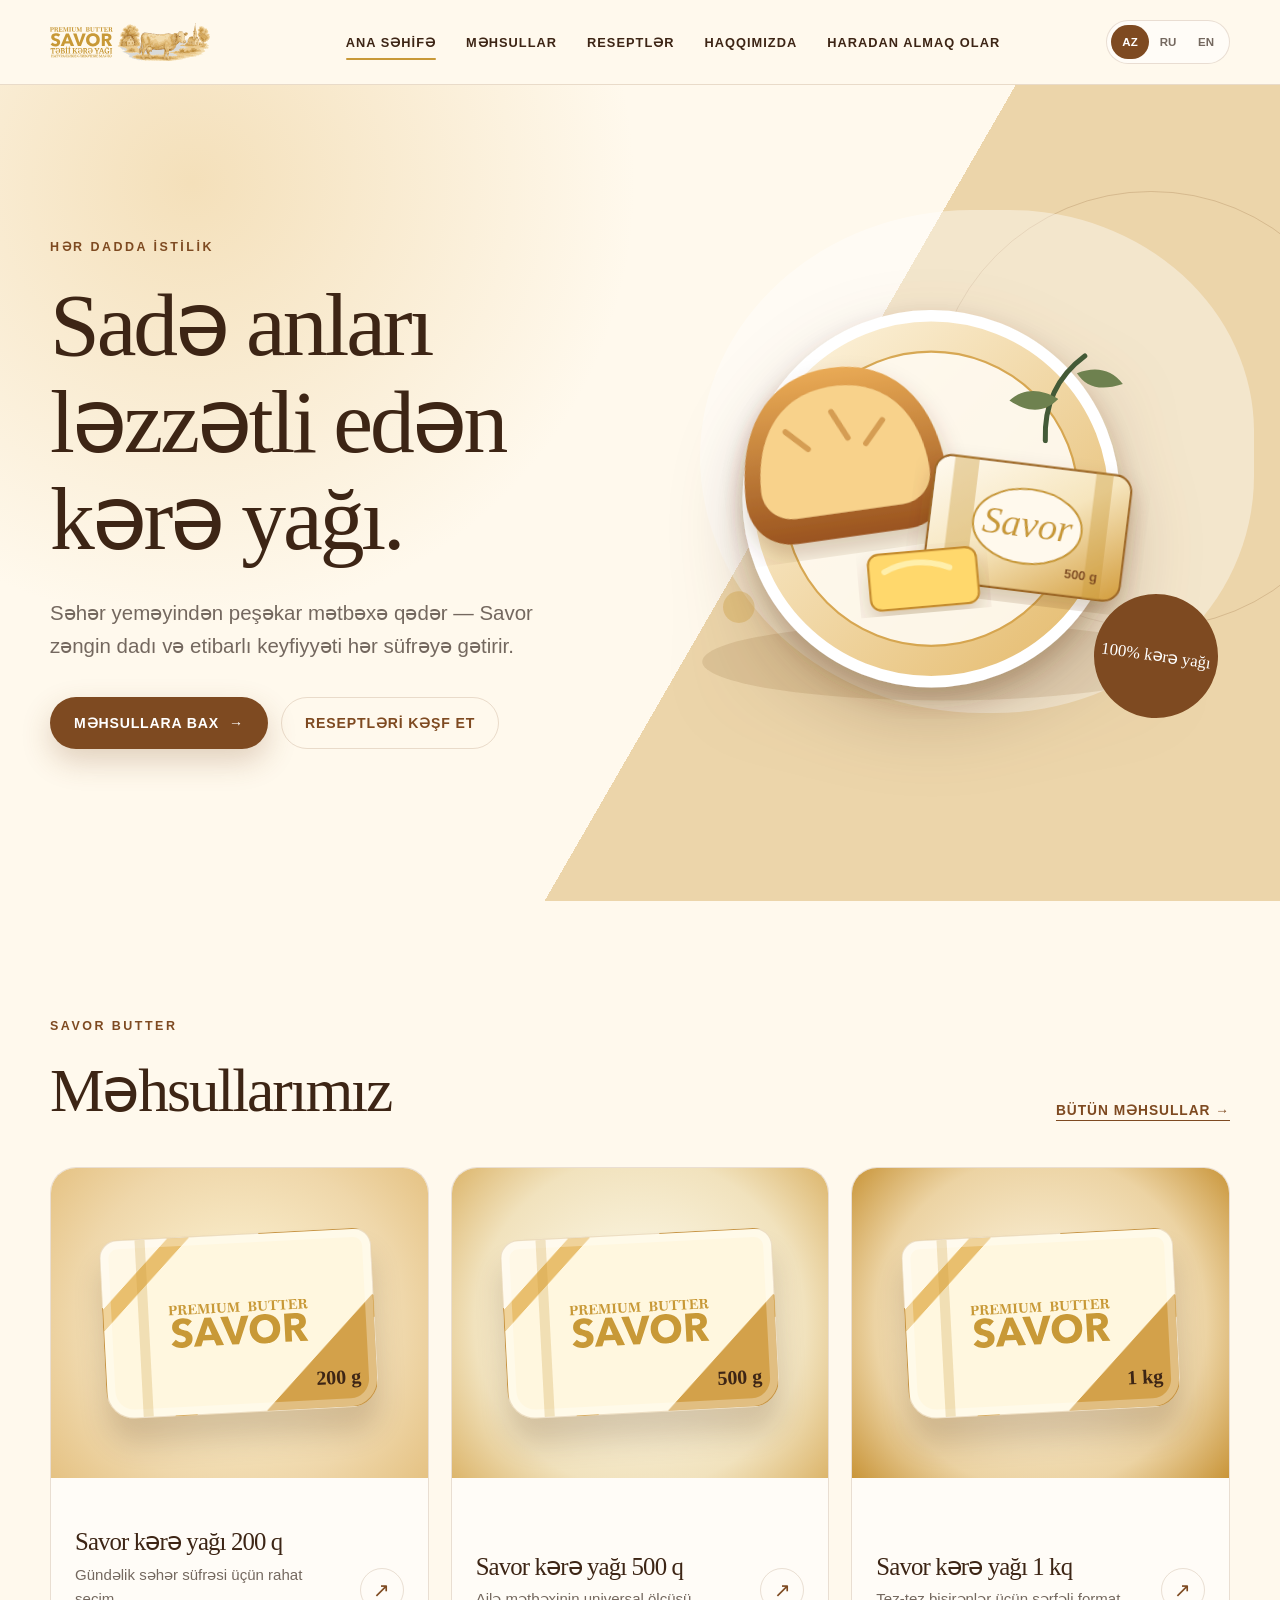
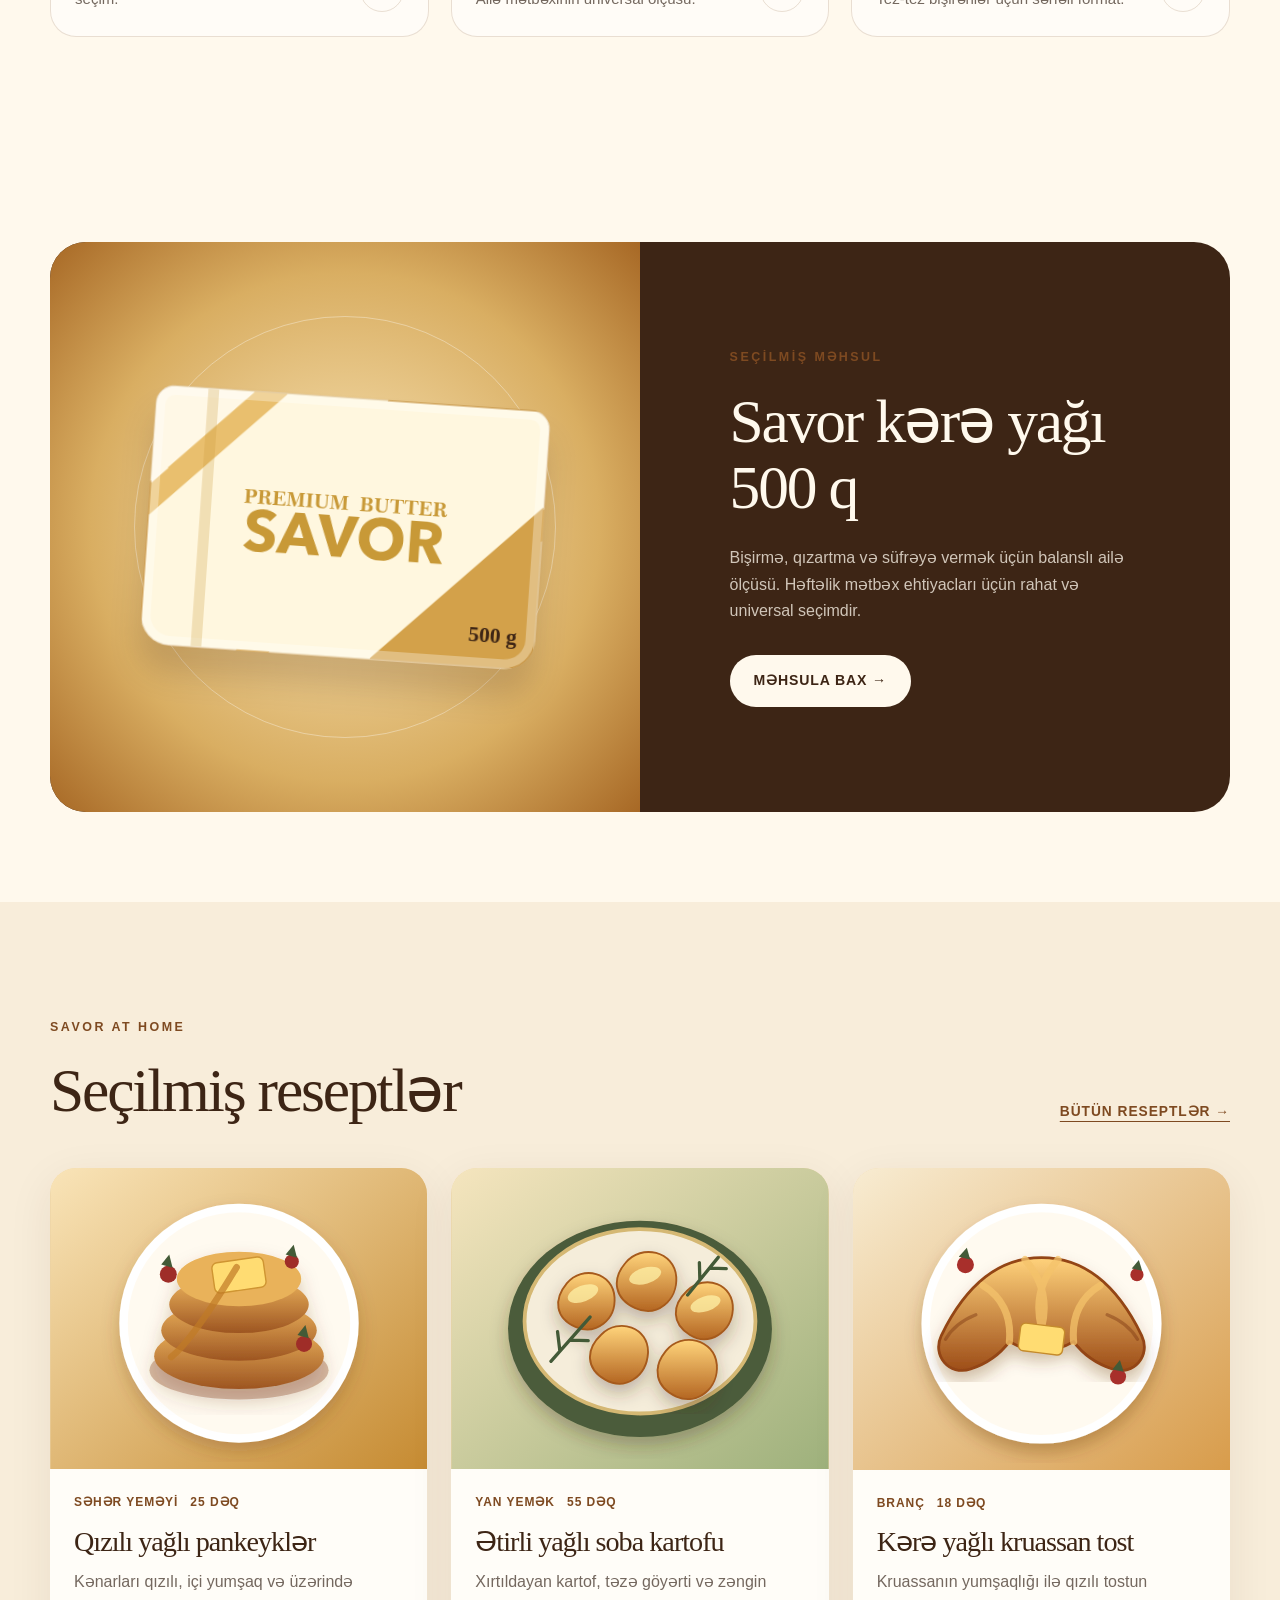
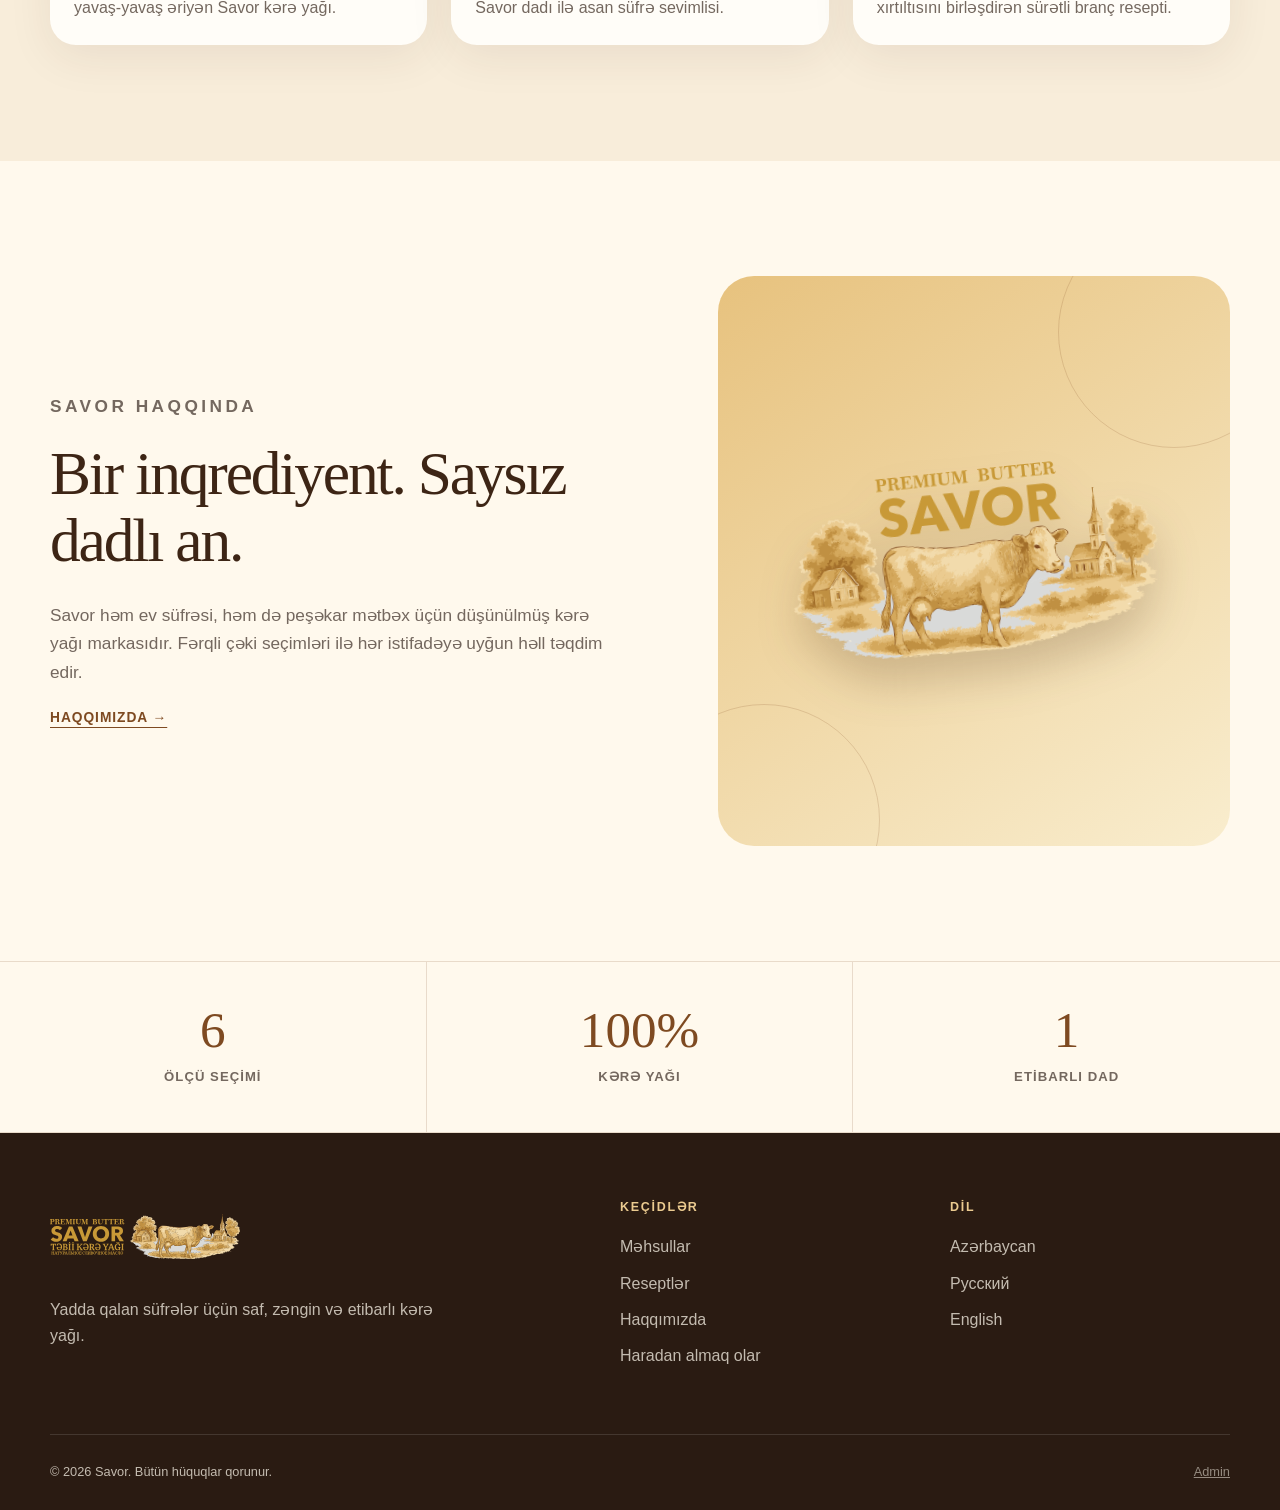
==== savor-site/index.html @ c21a121a "Add files via upload" ====
<!doctype html>
<html lang="az">
  <head>
    <meta charset="utf-8" />
    <meta name="viewport" content="width=device-width, initial-scale=1" />
    <meta name="theme-color" content="#7e4a21" />
    <meta name="description" content="Savor butter — made for memorable tables." />
    <title>Savor Butter</title>
    <link rel="icon" href="assets/savor-logo-main.svg" type="image/svg+xml" />
    <link rel="stylesheet" href="styles.css" />
    <script src="app.js" defer></script>
  </head>
  <body data-page="home">
    <a class="skip-link" href="#main">Skip to content</a>
    <div id="site-header"></div>
    <main id="main" tabindex="-1"></main>
    <div id="site-footer"></div>
  </body>
</html>
---- savor-site/styles.css ----
:root {
  --cream: #fff9ed;
  --cream-2: #f8edda;
  --paper: #fffdf8;
  --gold: #c89937;
  --gold-light: #ebcb90;
  --brown: #7e4a21;
  --brown-dark: #3d2515;
  --ink: #2f241c;
  --muted: #74685f;
  --line: rgba(126, 74, 33, 0.17);
  --green: #435a37;
  --white: #ffffff;
  --shadow: 0 22px 60px rgba(65, 39, 20, 0.12);
  --radius: 26px;
  --container: min(1180px, calc(100% - 40px));
}

* { box-sizing: border-box; }

html { scroll-behavior: smooth; }

body {
  margin: 0;
  min-width: 320px;
  background: var(--cream);
  color: var(--ink);
  font-family: "Segoe UI", Arial, sans-serif;
  font-size: 16px;
  line-height: 1.65;
  -webkit-font-smoothing: antialiased;
}

body.menu-open { overflow: hidden; }

img { display: block; max-width: 100%; }

a { color: inherit; }

button, input, select, textarea { font: inherit; }

button { color: inherit; }

h1, h2, h3, h4, p { margin-top: 0; }

h1, h2, h3 {
  color: var(--brown-dark);
  font-family: Georgia, "Times New Roman", serif;
  font-weight: 500;
  letter-spacing: -0.035em;
  line-height: 1.08;
}

h1 { font-size: clamp(3rem, 7vw, 6.5rem); }
h2 { font-size: clamp(2.25rem, 4.8vw, 4.5rem); }
h3 { font-size: clamp(1.35rem, 2.2vw, 2rem); }

.skip-link {
  position: fixed;
  z-index: 200;
  top: 12px;
  left: 12px;
  transform: translateY(-160%);
  padding: 10px 16px;
  border-radius: 12px;
  background: var(--brown-dark);
  color: white;
}

.skip-link:focus { transform: none; }

.container { width: var(--container); margin-inline: auto; }

.section { padding: clamp(74px, 9vw, 126px) 0; }

.section-compact { padding: clamp(54px, 7vw, 90px) 0; }

.section-cream { background: var(--cream-2); }

.section-dark { background: var(--brown-dark); color: var(--cream); }

.section-dark h2, .section-dark h3 { color: var(--cream); }

.eyebrow {
  margin-bottom: 20px;
  color: var(--brown);
  font-size: 0.78rem;
  font-weight: 800;
  letter-spacing: 0.2em;
  text-transform: uppercase;
}

.section-dark .eyebrow { color: var(--gold-light); }

.lead {
  max-width: 720px;
  color: var(--muted);
  font-size: clamp(1.05rem, 1.6vw, 1.32rem);
}

.section-dark .lead { color: rgba(255, 249, 237, 0.76); }

.button {
  display: inline-flex;
  min-height: 52px;
  align-items: center;
  justify-content: center;
  gap: 10px;
  padding: 12px 23px;
  border: 1px solid transparent;
  border-radius: 999px;
  font-size: 0.88rem;
  font-weight: 800;
  letter-spacing: 0.06em;
  text-decoration: none;
  text-transform: uppercase;
  transition: transform 180ms ease, background 180ms ease, box-shadow 180ms ease;
}

.button:hover { transform: translateY(-2px); }

.button:focus-visible, .text-link:focus-visible, .nav-link:focus-visible, .lang-button:focus-visible, .menu-button:focus-visible {
  outline: 3px solid rgba(200, 153, 55, 0.42);
  outline-offset: 3px;
}

.button-primary {
  background: var(--brown);
  color: white;
  box-shadow: 0 12px 30px rgba(126, 74, 33, 0.24);
}

.button-primary:hover { background: #683a18; }

.button-light { background: var(--cream); color: var(--brown-dark); }

.button-outline { border-color: var(--line); background: transparent; color: var(--brown); }

.button-wide { width: 100%; }

.text-link {
  display: inline-flex;
  align-items: center;
  gap: 8px;
  color: var(--brown);
  font-size: 0.86rem;
  font-weight: 800;
  letter-spacing: 0.07em;
  text-underline-offset: 5px;
  text-transform: uppercase;
}

.site-header {
  position: sticky;
  z-index: 100;
  top: 0;
  border-bottom: 1px solid var(--line);
  background: rgba(255, 249, 237, 0.92);
  backdrop-filter: blur(15px);
}

.header-inner {
  display: grid;
  width: var(--container);
  min-height: 84px;
  align-items: center;
  margin-inline: auto;
  grid-template-columns: 190px 1fr auto;
  gap: 28px;
}

.brand { display: inline-flex; width: 160px; align-items: center; }

.brand img { width: 100%; height: 44px; object-fit: contain; object-position: left center; }

.main-nav { justify-self: center; }

.nav-list { display: flex; align-items: center; margin: 0; padding: 0; gap: 30px; list-style: none; }

.nav-link {
  position: relative;
  color: var(--brown-dark);
  font-size: 0.8rem;
  font-weight: 800;
  letter-spacing: 0.08em;
  text-decoration: none;
  text-transform: uppercase;
}

.nav-link::after {
  position: absolute;
  right: 0;
  bottom: -10px;
  left: 0;
  height: 2px;
  border-radius: 2px;
  background: var(--gold);
  content: "";
  transform: scaleX(0);
  transition: transform 180ms ease;
}

.nav-link:hover::after, .nav-link.active::after { transform: scaleX(1); }

.header-actions { display: flex; align-items: center; gap: 12px; }

.language-switcher {
  display: inline-flex;
  padding: 4px;
  border: 1px solid var(--line);
  border-radius: 999px;
  background: rgba(255,255,255,0.55);
}

.lang-button {
  width: 38px;
  height: 34px;
  padding: 0;
  border: 0;
  border-radius: 999px;
  background: transparent;
  color: var(--muted);
  cursor: pointer;
  font-size: 0.72rem;
  font-weight: 800;
}

.lang-button.active { background: var(--brown); color: white; }

.menu-button {
  display: none;
  width: 44px;
  height: 44px;
  align-items: center;
  justify-content: center;
  border: 1px solid var(--line);
  border-radius: 50%;
  background: transparent;
  cursor: pointer;
}

.menu-icon, .menu-icon::before, .menu-icon::after {
  display: block;
  width: 18px;
  height: 2px;
  border-radius: 2px;
  background: var(--brown-dark);
  content: "";
  transition: transform 180ms ease;
}

.menu-icon::before { transform: translateY(-6px); }
.menu-icon::after { transform: translateY(4px); }

.hero {
  position: relative;
  min-height: calc(100vh - 84px);
  overflow: hidden;
  background:
    radial-gradient(circle at 15% 12%, rgba(235,203,144,.55), transparent 34%),
    linear-gradient(120deg, var(--cream) 0 58%, #ecd5aa 58% 100%);
}

.hero::after {
  position: absolute;
  top: 13%;
  right: -7vw;
  width: min(34vw, 500px);
  height: min(34vw, 500px);
  border: 1px solid rgba(126, 74, 33, 0.2);
  border-radius: 50%;
  content: "";
}

.hero-inner {
  position: relative;
  z-index: 1;
  display: grid;
  width: var(--container);
  min-height: calc(100vh - 84px);
  align-items: center;
  margin-inline: auto;
  grid-template-columns: 0.92fr 1.08fr;
  gap: clamp(40px, 7vw, 100px);
  padding: 74px 0;
}

.hero-copy { max-width: 600px; }

.hero h1 { max-width: 760px; margin-bottom: 28px; }

.hero-copy .lead { max-width: 570px; margin-bottom: 34px; }

.hero-actions { display: flex; flex-wrap: wrap; gap: 13px; }

.hero-visual { position: relative; }

.hero-visual::before {
  position: absolute;
  z-index: -1;
  inset: -8% -4% 5% 10%;
  border-radius: 50% 45% 48% 52%;
  background: rgba(255,255,255,.4);
  content: "";
}

.hero-visual img { width: 100%; max-height: 630px; object-fit: contain; filter: drop-shadow(0 30px 35px rgba(75,42,18,.2)); }

.hero-stamp {
  position: absolute;
  right: 2%;
  bottom: 4%;
  display: grid;
  width: 124px;
  height: 124px;
  place-items: center;
  border-radius: 50%;
  background: var(--brown);
  color: white;
  font-family: Georgia, serif;
  font-size: 1.05rem;
  line-height: 1.2;
  text-align: center;
  transform: rotate(8deg);
}

.section-heading {
  display: flex;
  align-items: end;
  justify-content: space-between;
  margin-bottom: 44px;
  gap: 30px;
}

.section-heading h2 { max-width: 760px; margin-bottom: 0; }

.product-grid {
  display: grid;
  grid-template-columns: repeat(3, minmax(0, 1fr));
  gap: 22px;
}

.product-card {
  position: relative;
  display: flex;
  min-height: 470px;
  flex-direction: column;
  overflow: hidden;
  border: 1px solid var(--line);
  border-radius: var(--radius);
  background: rgba(255,255,255,.55);
  text-decoration: none;
  transition: transform 200ms ease, box-shadow 200ms ease, background 200ms ease;
}

.product-card:hover { transform: translateY(-6px); background: white; box-shadow: var(--shadow); }

.product-media {
  display: grid;
  min-height: 310px;
  place-items: center;
  padding: 30px;
  background: radial-gradient(circle, #fff8dc 0, #efd7aa 68%, #e5c283 100%);
}

.product-card:nth-child(3n+2) .product-media { background: radial-gradient(circle, #fffdf0 0, #f1e2bd 68%, #dcb56b 100%); }
.product-card:nth-child(3n+3) .product-media { background: radial-gradient(circle, #fff9e8 0, #ecd3a3 68%, #c99539 100%); }

.product-card-image { width: 100%; height: 260px; object-fit: contain; }

.package-mockup {
  position: relative;
  display: grid;
  width: min(86%, 290px);
  aspect-ratio: 1.52;
  place-items: center;
  overflow: hidden;
  border: 1px solid rgba(126,74,33,.15);
  border-radius: 18px 18px 28px 28px;
  background: linear-gradient(135deg, #fff8e6 0 15%, #e9bf6e 15% 20%, #fff7df 20% 75%, #d3a14a 75%);
  box-shadow: 0 25px 28px rgba(86,52,20,.2), inset 0 0 0 8px rgba(255,255,255,.3);
  transform: rotate(-3deg);
}

.package-mockup::before {
  position: absolute;
  top: 0;
  bottom: 0;
  left: 13%;
  width: 10px;
  background: rgba(200,153,55,.25);
  content: "";
}

.package-mockup img { width: 52%; max-height: 82px; object-fit: contain; }

.package-weight {
  position: absolute;
  right: 16px;
  bottom: 13px;
  color: var(--brown-dark);
  font-family: Georgia, serif;
  font-size: 1.25rem;
  font-weight: 700;
}

.product-card-body { display: flex; flex: 1; align-items: flex-end; justify-content: space-between; padding: 24px; gap: 18px; }
.product-card-body h3 { margin-bottom: 7px; font-size: 1.55rem; }
.product-card-body p { margin-bottom: 0; color: var(--muted); font-size: .94rem; }
.round-arrow { display: grid; width: 44px; height: 44px; flex: 0 0 44px; place-items: center; border: 1px solid var(--line); border-radius: 50%; color: var(--brown); font-size: 1.25rem; }

.feature-panel {
  display: grid;
  overflow: hidden;
  border-radius: 36px;
  background: var(--brown-dark);
  color: var(--cream);
  grid-template-columns: 1fr 1fr;
}

.feature-visual {
  position: relative;
  display: grid;
  min-height: 570px;
  place-items: center;
  overflow: hidden;
  background: radial-gradient(circle, #f9e5b8 0, #d9ae62 62%, #a76825 100%);
}

.feature-visual::after {
  position: absolute;
  width: 420px;
  height: 420px;
  border: 1px solid rgba(255,255,255,.35);
  border-radius: 50%;
  content: "";
}

.feature-visual .package-mockup { z-index: 1; width: 62%; transform: rotate(4deg) scale(1.08); }

.feature-copy { display: flex; align-items: center; padding: clamp(44px, 7vw, 90px); }
.feature-copy h2 { margin-bottom: 25px; color: var(--cream); }
.feature-copy p:not(.eyebrow) { margin-bottom: 30px; color: rgba(255,249,237,.76); }

.recipe-grid { display: grid; grid-template-columns: repeat(3, minmax(0, 1fr)); gap: 24px; }

.recipe-card { overflow: hidden; border-radius: var(--radius); background: var(--paper); box-shadow: 0 12px 45px rgba(65,39,20,.08); text-decoration: none; transition: transform 200ms ease, box-shadow 200ms ease; }
.recipe-card:hover { transform: translateY(-5px); box-shadow: var(--shadow); }
.recipe-card img { width: 100%; aspect-ratio: 1.25; object-fit: cover; background: #ead1a4; }
.recipe-card-body { padding: 24px; }
.recipe-meta { display: flex; margin-bottom: 14px; color: var(--brown); gap: 12px; font-size: .75rem; font-weight: 800; letter-spacing: .08em; text-transform: uppercase; }
.recipe-card h3 { margin-bottom: 11px; }
.recipe-card p { margin-bottom: 0; color: var(--muted); }

.story-strip { display: grid; border-top: 1px solid var(--line); border-bottom: 1px solid var(--line); grid-template-columns: repeat(3, 1fr); }
.story-stat { padding: 42px clamp(24px,4vw,60px); border-right: 1px solid var(--line); text-align: center; }
.story-stat:last-child { border-right: 0; }
.story-stat strong { display: block; margin-bottom: 8px; color: var(--brown); font-family: Georgia, serif; font-size: clamp(2.2rem,4vw,4rem); font-weight: 500; line-height: 1; }
.story-stat span { color: var(--muted); font-size: .82rem; font-weight: 700; letter-spacing: .08em; text-transform: uppercase; }

.page-hero { position: relative; overflow: hidden; padding: clamp(90px,12vw,170px) 0 80px; background: radial-gradient(circle at 80% 20%, #efd6a3, transparent 38%), var(--cream-2); }
.page-hero::before { position: absolute; top: 30px; right: 6vw; width: 250px; height: 250px; border: 1px solid var(--line); border-radius: 50%; content: ""; }
.page-hero h1 { max-width: 920px; margin-bottom: 24px; font-size: clamp(3.2rem,8vw,7.5rem); }
.page-hero .lead { max-width: 760px; }

.toolbar { display: flex; align-items: center; justify-content: space-between; margin-bottom: 32px; gap: 16px; }
.result-count { margin: 0; color: var(--muted); }

.detail-hero { padding: clamp(60px,8vw,110px) 0; }
.detail-grid { display: grid; align-items: center; grid-template-columns: 1fr 1fr; gap: clamp(42px,8vw,110px); }
.detail-media { display: grid; min-height: 560px; place-items: center; border-radius: 36px; background: radial-gradient(circle, #fff8df, #e5bc70); }
.detail-media .package-mockup { width: 70%; transform: rotate(-3deg) scale(1.15); }
.detail-media > img { width: 100%; height: 560px; border-radius: 36px; object-fit: cover; }
.detail-copy h1 { margin-bottom: 22px; font-size: clamp(3.2rem,6vw,6.2rem); }
.detail-copy .lead { margin-bottom: 28px; }
.detail-facts { display: grid; margin: 34px 0; border-top: 1px solid var(--line); border-bottom: 1px solid var(--line); grid-template-columns: repeat(2,1fr); }
.detail-fact { padding: 19px 0; }
.detail-fact + .detail-fact { padding-left: 24px; border-left: 1px solid var(--line); }
.detail-fact span { display: block; color: var(--muted); font-size: .72rem; font-weight: 800; letter-spacing: .1em; text-transform: uppercase; }
.detail-fact strong { color: var(--brown-dark); font-family: Georgia, serif; font-size: 1.35rem; }

.recipe-detail-media { margin-top: 44px; }
.recipe-detail-media img { width: 100%; max-height: 680px; border-radius: 36px; object-fit: cover; }
.recipe-content-grid { display: grid; grid-template-columns: .72fr 1.28fr; gap: clamp(40px,8vw,100px); }
.ingredient-card { position: sticky; top: 112px; padding: 32px; border: 1px solid var(--line); border-radius: var(--radius); background: var(--paper); }
.ingredient-list, .step-list { margin: 0; padding: 0; list-style: none; }
.ingredient-list li { padding: 13px 0; border-bottom: 1px solid var(--line); }
.ingredient-list li:last-child { border-bottom: 0; }
.step-list { counter-reset: steps; }
.step-list li { position: relative; min-height: 72px; padding: 5px 0 30px 76px; counter-increment: steps; }
.step-list li::before { position: absolute; top: 0; left: 0; display: grid; width: 52px; height: 52px; place-items: center; border-radius: 50%; background: var(--cream-2); color: var(--brown); content: counter(steps); font-family: Georgia, serif; font-size: 1.3rem; }

.about-grid { display: grid; align-items: center; grid-template-columns: 1.05fr .95fr; gap: clamp(45px,8vw,110px); }
.about-copy h2 { margin-bottom: 28px; }
.about-copy p { color: var(--muted); font-size: 1.08rem; }
.about-art { position: relative; min-height: 570px; overflow: hidden; border-radius: 36px; background: linear-gradient(145deg, #e7c27e, #f9edce); }
.about-art img { position: absolute; top: 50%; left: 50%; width: 72%; transform: translate(-50%,-50%) rotate(-6deg); filter: drop-shadow(0 25px 22px rgba(79,45,17,.22)); }
.about-art::before, .about-art::after { position: absolute; width: 230px; height: 230px; border: 1px solid rgba(126,74,33,.18); border-radius: 50%; content: ""; }
.about-art::before { top: -60px; right: -60px; }
.about-art::after { bottom: -90px; left: -70px; }

.values-grid { display: grid; grid-template-columns: repeat(3,1fr); gap: 22px; }
.value-card { padding: 34px; border: 1px solid var(--line); border-radius: var(--radius); background: var(--paper); }
.value-number { display: grid; width: 48px; height: 48px; margin-bottom: 38px; place-items: center; border-radius: 50%; background: var(--gold-light); color: var(--brown-dark); font-family: Georgia, serif; font-size: 1.2rem; }
.value-card h3 { margin-bottom: 12px; }
.value-card p { margin: 0; color: var(--muted); }

.buy-grid { display: grid; grid-template-columns: 1fr 1fr; gap: 24px; }
.buy-card { padding: clamp(32px,5vw,56px); border-radius: var(--radius); }
.buy-card-dark { background: var(--brown-dark); color: var(--cream); }
.buy-card-dark h2 { color: var(--cream); }
.buy-card-dark p { color: rgba(255,249,237,.76); }
.buy-card-light { border: 1px solid var(--line); background: var(--paper); }
.contact-list { margin: 30px 0 0; padding: 0; list-style: none; }
.contact-list li { display: flex; justify-content: space-between; padding: 15px 0; border-bottom: 1px solid rgba(255,255,255,.14); gap: 20px; }
.contact-list span { color: rgba(255,249,237,.62); }
.empty-state { padding: 42px; border: 1px dashed rgba(126,74,33,.35); border-radius: 20px; color: var(--muted); text-align: center; }

.error-state { display: grid; min-height: 60vh; place-items: center; padding: 70px 20px; text-align: center; }
.error-state h1 { margin-bottom: 18px; }

.site-footer { padding: 68px 0 28px; background: #2a1b12; color: rgba(255,249,237,.72); }
.footer-top { display: grid; padding-bottom: 54px; border-bottom: 1px solid rgba(255,255,255,.12); grid-template-columns: 1.3fr .7fr .7fr; gap: 50px; }
.footer-brand img { width: 190px; height: 72px; margin-bottom: 24px; object-fit: contain; object-position: left center; }
.footer-brand p { max-width: 420px; }
.footer-column h3 { margin-bottom: 20px; color: var(--gold-light); font-family: "Segoe UI", Arial, sans-serif; font-size: .78rem; font-weight: 800; letter-spacing: .14em; text-transform: uppercase; }
.footer-links { margin: 0; padding: 0; list-style: none; }
.footer-links li { margin-bottom: 10px; }
.footer-links a { text-decoration: none; }
.footer-links a:hover { color: white; }
.footer-bottom { display: flex; align-items: center; justify-content: space-between; padding-top: 26px; gap: 20px; font-size: .8rem; }
.admin-link { opacity: .7; }

.admin-page { min-height: 100vh; background: radial-gradient(circle at 20% 10%, #f7e6bf, transparent 35%), linear-gradient(135deg, var(--cream), #e5c17e); }
.admin-shell { display: grid; min-height: 100vh; place-items: center; padding: 34px 20px; }
.admin-card { width: min(100%, 610px); padding: clamp(34px,7vw,66px); border: 1px solid rgba(255,255,255,.7); border-radius: 34px; background: rgba(255,253,248,.9); box-shadow: var(--shadow); backdrop-filter: blur(18px); }
.admin-logo { width: 180px; height: 70px; margin-bottom: 38px; object-fit: contain; object-position: left center; }
.admin-card h1 { margin-bottom: 22px; font-size: clamp(2.5rem,6vw,4.3rem); }
.admin-card > p:not(.eyebrow) { color: var(--muted); }
.admin-notes { margin: 26px 0; padding: 22px; border-radius: 18px; background: var(--cream-2); }
.admin-notes ol { margin-bottom: 0; padding-left: 20px; }

.fade-up { animation: fadeUp .55s ease both; }
@keyframes fadeUp { from { opacity: 0; transform: translateY(18px); } to { opacity: 1; transform: none; } }

@media (max-width: 1040px) {
  .header-inner { grid-template-columns: 1fr auto; }
  .main-nav { position: absolute; top: 100%; right: 0; left: 0; display: none; width: 100%; min-height: calc(100vh - 84px); justify-self: stretch; overflow-y: auto; padding: 46px 24px; background: var(--cream); box-shadow: 0 24px 50px rgba(65,39,20,.14); }
  .main-nav.open { display: block; }
  .nav-list { flex-direction: column; align-items: flex-start; gap: 26px; }
  .nav-link { font-family: Georgia, serif; font-size: 1.85rem; font-weight: 500; letter-spacing: -.02em; text-transform: none; }
  .menu-button { display: inline-flex; }
  .hero-inner { grid-template-columns: 1fr 1fr; gap: 30px; }
  .product-grid { grid-template-columns: repeat(2,1fr); }
  .recipe-grid { grid-template-columns: repeat(2,1fr); }
}

@media (max-width: 760px) {
  :root { --container: min(100% - 28px, 1180px); --radius: 22px; }
  .header-inner { min-height: 74px; }
  .brand { width: 130px; }
  .brand img { height: 38px; }
  .main-nav { min-height: calc(100vh - 74px); }
  .hero { min-height: auto; background: radial-gradient(circle at 20% 12%, rgba(235,203,144,.65), transparent 34%), var(--cream); }
  .hero-inner { min-height: auto; grid-template-columns: 1fr; padding: 70px 0 44px; }
  .hero-copy { order: 1; }
  .hero-visual { order: 2; }
  .hero-visual img { max-height: 430px; }
  .hero-stamp { width: 98px; height: 98px; font-size: .85rem; }
  .section-heading { align-items: flex-start; flex-direction: column; margin-bottom: 34px; }
  .product-grid, .recipe-grid, .values-grid, .buy-grid { grid-template-columns: 1fr; }
  .product-card { min-height: 430px; }
  .feature-panel { grid-template-columns: 1fr; }
  .feature-visual { min-height: 390px; }
  .feature-copy { padding: 42px 28px 48px; }
  .story-strip { grid-template-columns: 1fr; }
  .story-stat { border-right: 0; border-bottom: 1px solid var(--line); }
  .story-stat:last-child { border-bottom: 0; }
  .page-hero { padding-top: 80px; }
  .detail-grid, .about-grid, .recipe-content-grid { grid-template-columns: 1fr; }
  .detail-media { min-height: 410px; }
  .detail-media > img { height: 410px; }
  .recipe-detail-media img { min-height: 360px; }
  .ingredient-card { position: static; }
  .about-art { min-height: 410px; }
  .footer-top { grid-template-columns: 1fr 1fr; }
  .footer-brand { grid-column: 1 / -1; }
  .footer-bottom { align-items: flex-start; flex-direction: column; }
}

@media (max-width: 470px) {
  .language-switcher { position: absolute; top: 82px; right: 14px; box-shadow: 0 8px 25px rgba(65,39,20,.12); }
  .hero-actions .button { width: 100%; }
  .product-grid { gap: 16px; }
  .product-media { min-height: 270px; }
  .footer-top { grid-template-columns: 1fr; }
  .footer-brand { grid-column: auto; }
  .detail-facts { grid-template-columns: 1fr; }
  .detail-fact + .detail-fact { padding-left: 0; border-top: 1px solid var(--line); border-left: 0; }
}

@media (prefers-reduced-motion: reduce) {
  html { scroll-behavior: auto; }
  *, *::before, *::after { animation-duration: .01ms !important; animation-iteration-count: 1 !important; transition-duration: .01ms !important; }
}
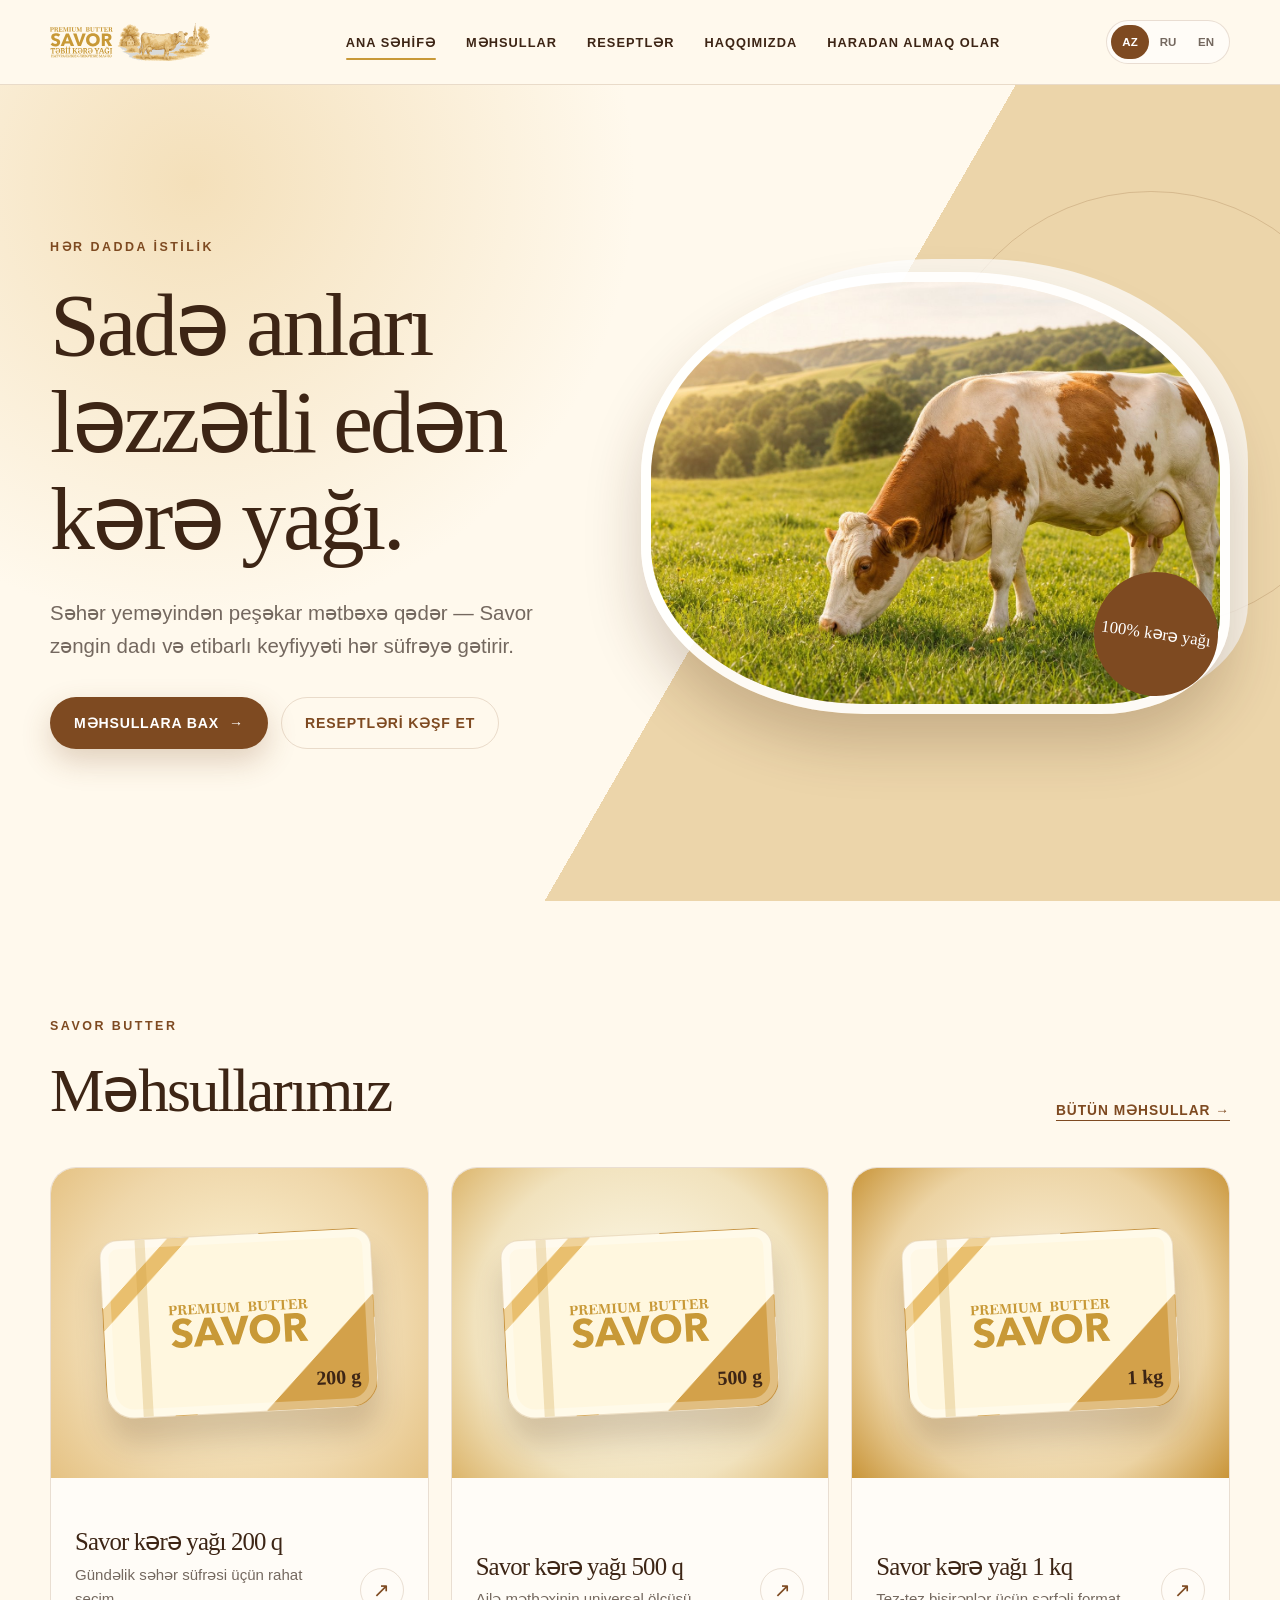
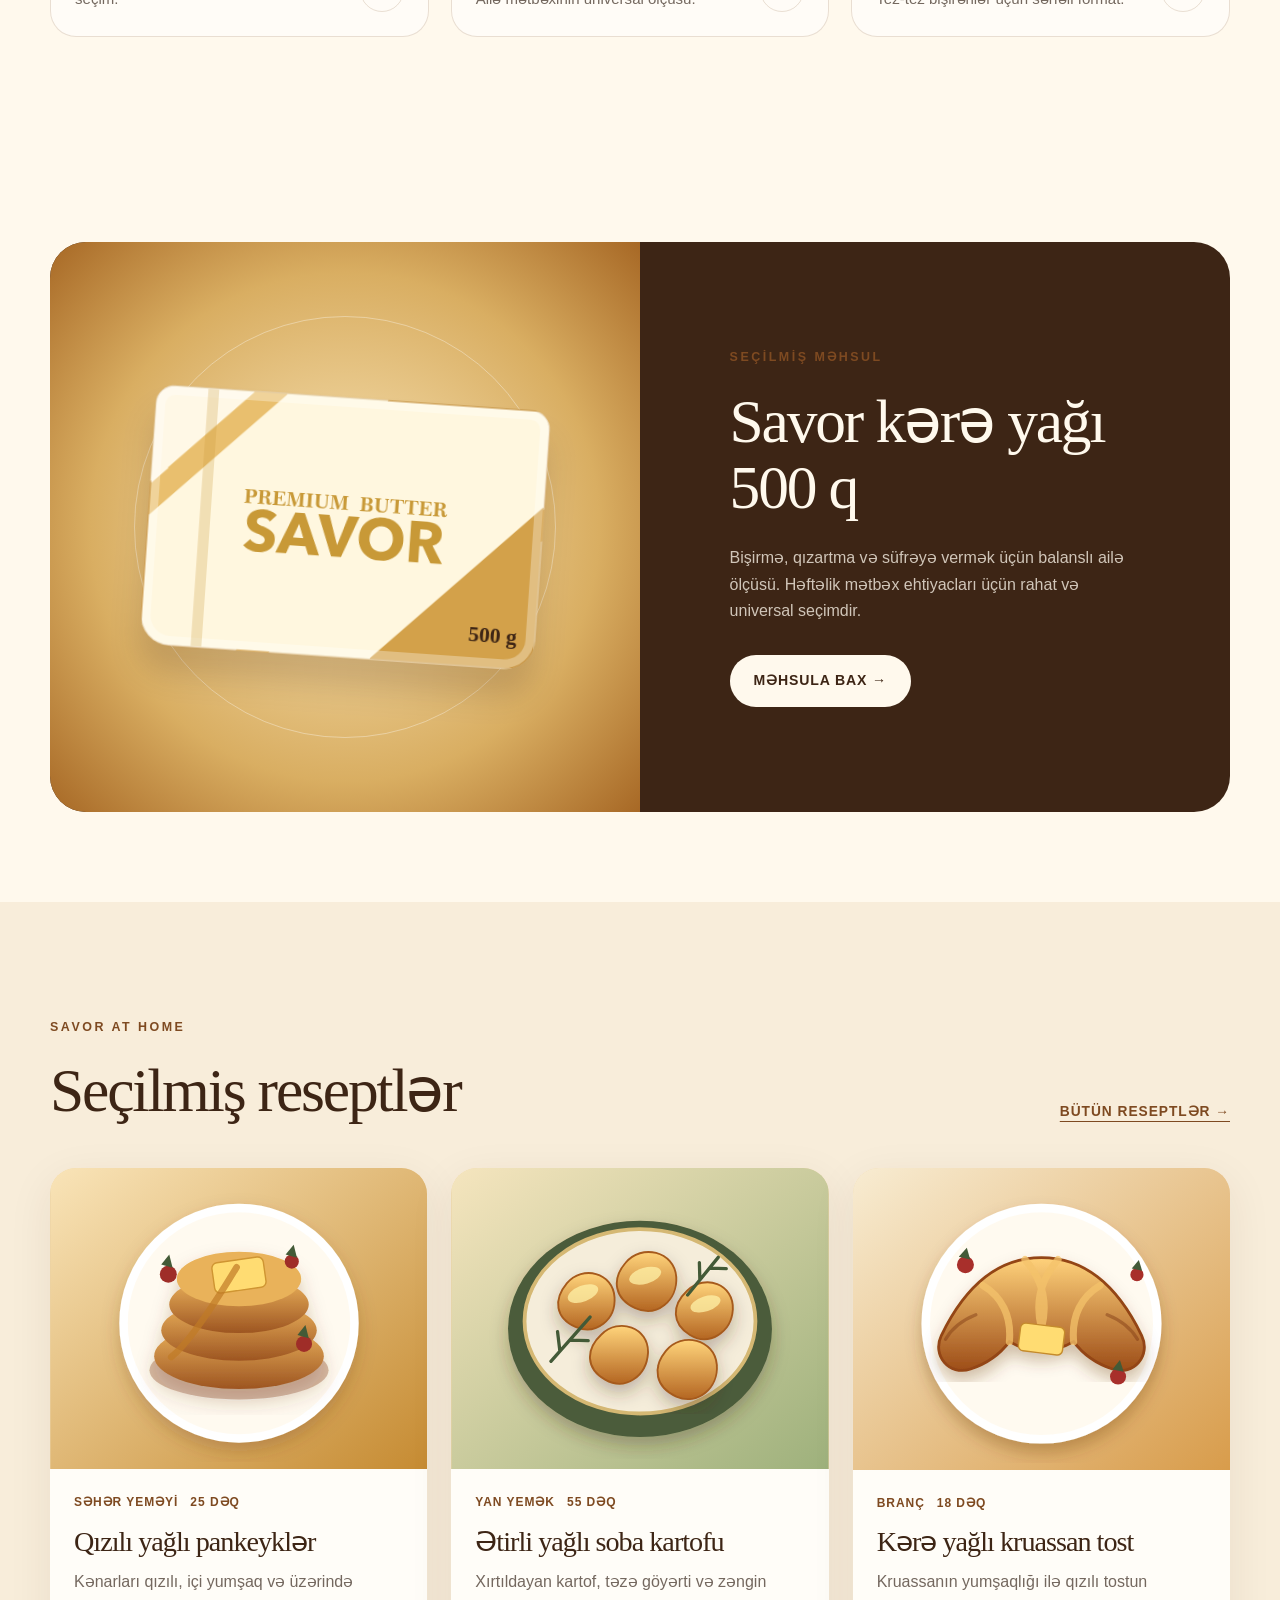
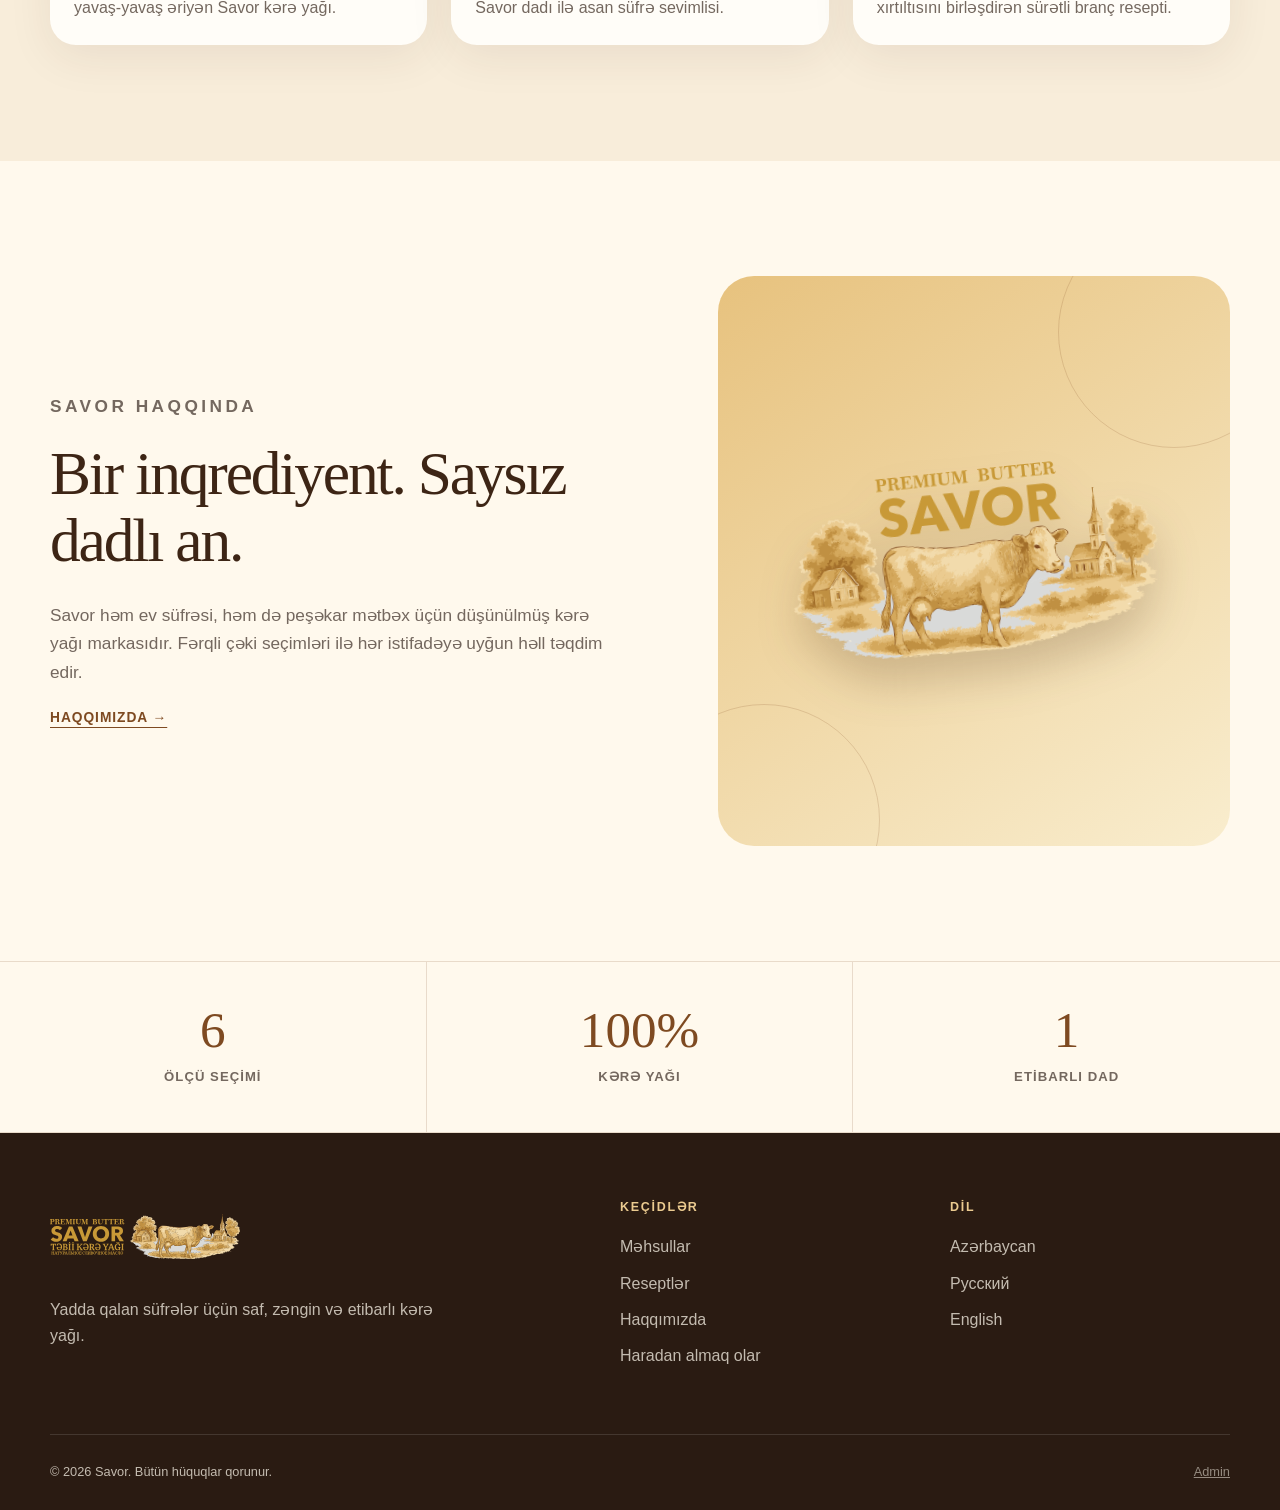
==== commit ea26410a: "Bust homepage asset cache" ====
--- a/savor-site/index.html
+++ b/savor-site/index.html
@@ -7,8 +7,8 @@
     <meta name="description" content="Savor butter — made for memorable tables." />
     <title>Savor Butter</title>
     <link rel="icon" href="assets/savor-logo-main.svg" type="image/svg+xml" />
-    <link rel="stylesheet" href="styles.css" />
-    <script src="app.js" defer></script>
+    <link rel="stylesheet" href="styles.css?v=2" />
+    <script src="app.js?v=2" defer></script>
   </head>
   <body data-page="home">
     <a class="skip-link" href="#main">Skip to content</a>
--- a/savor-site/styles.css
+++ b/savor-site/styles.css
@@ -293,18 +293,31 @@
 
 .hero-actions { display: flex; flex-wrap: wrap; gap: 13px; }
 
-.hero-visual { position: relative; }
+.hero-visual {
+  position: relative;
+  isolation: isolate;
+}
 
 .hero-visual::before {
   position: absolute;
   z-index: -1;
-  inset: -8% -4% 5% 10%;
-  border-radius: 50% 45% 48% 52%;
-  background: rgba(255,255,255,.4);
+  inset: -3% -3% 3% 4%;
+  border-radius: 46% 46% 22% 38%;
+  background: rgba(255,255,255,.72);
   content: "";
 }
 
-.hero-visual img { width: 100%; max-height: 630px; object-fit: contain; filter: drop-shadow(0 30px 35px rgba(75,42,18,.2)); }
+.hero-visual img {
+  display: block;
+  width: 100%;
+  max-height: 630px;
+  aspect-ratio: 4 / 3;
+  border: 10px solid rgba(255,255,255,.88);
+  border-radius: 46% 46% 22% 38%;
+  object-fit: cover;
+  object-position: 57% center;
+  box-shadow: 0 30px 55px rgba(75,42,18,.22);
+}
 
 .hero-stamp {
   position: absolute;
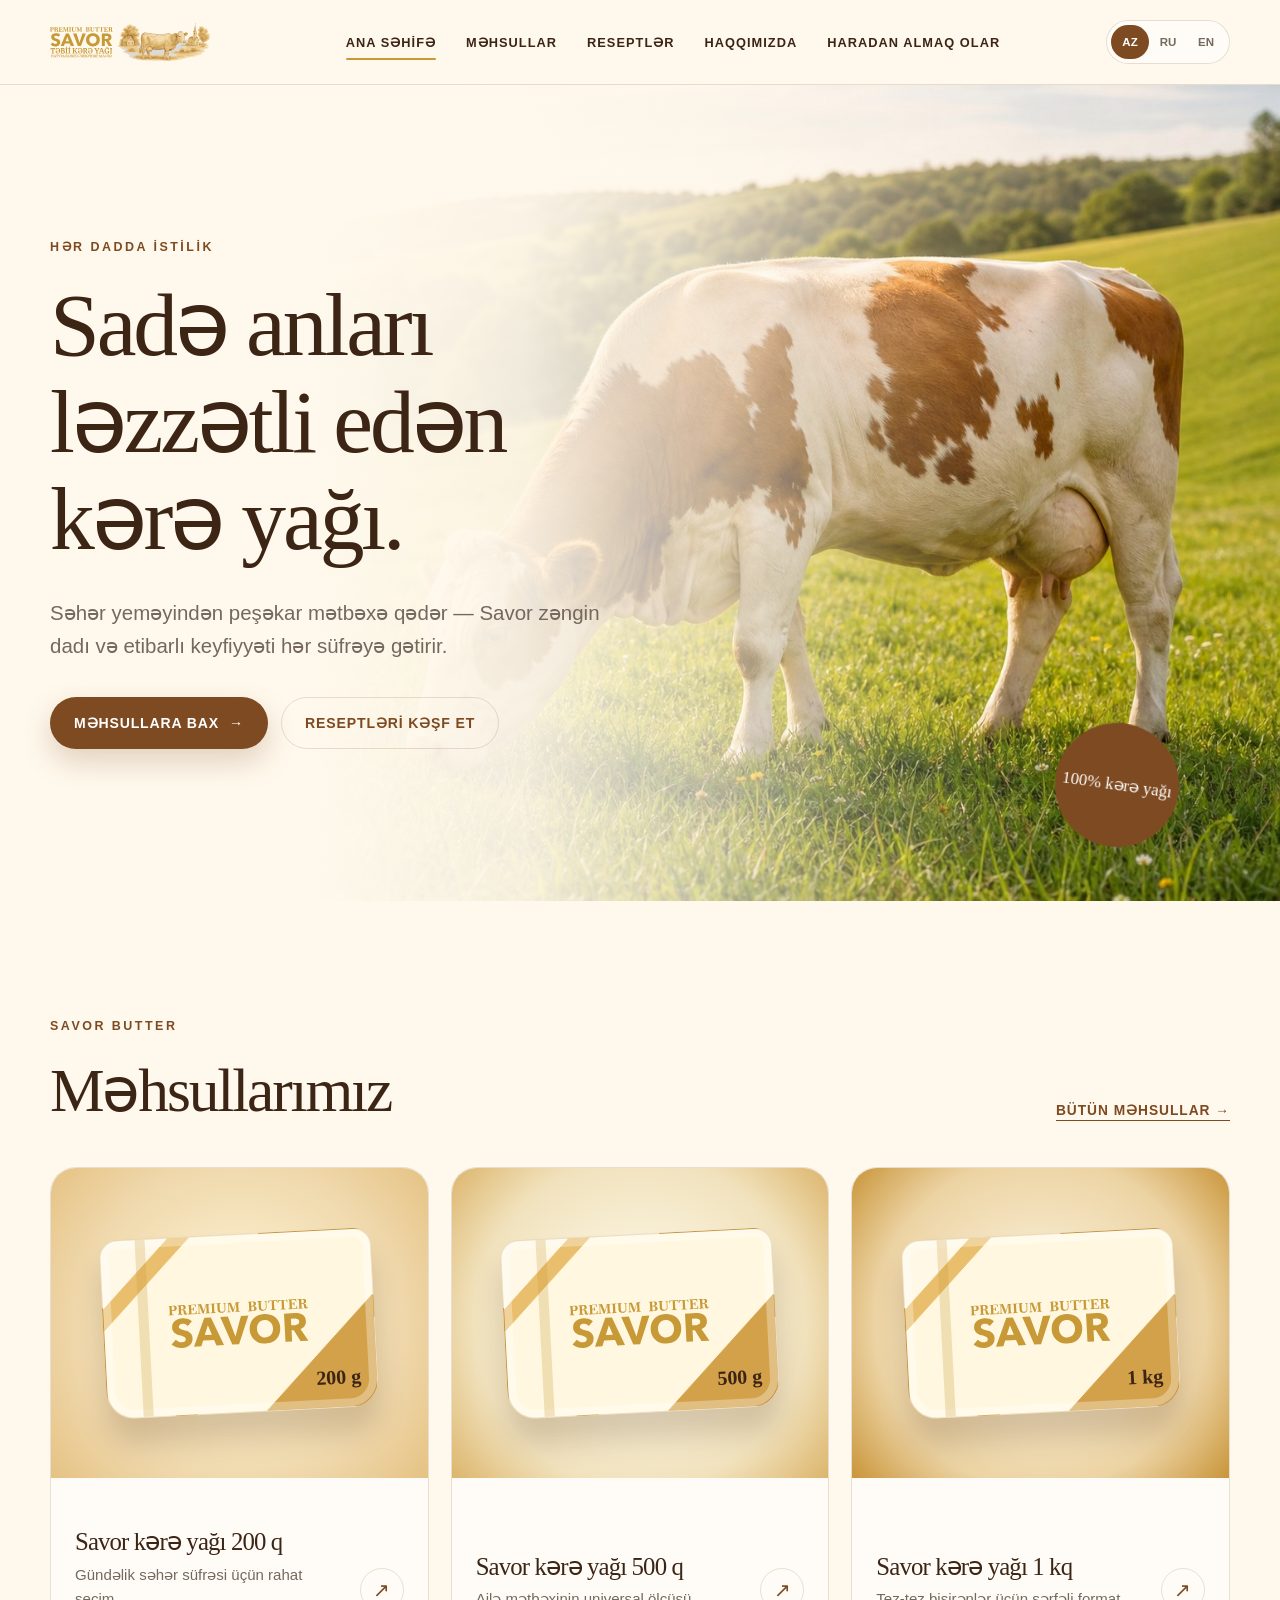
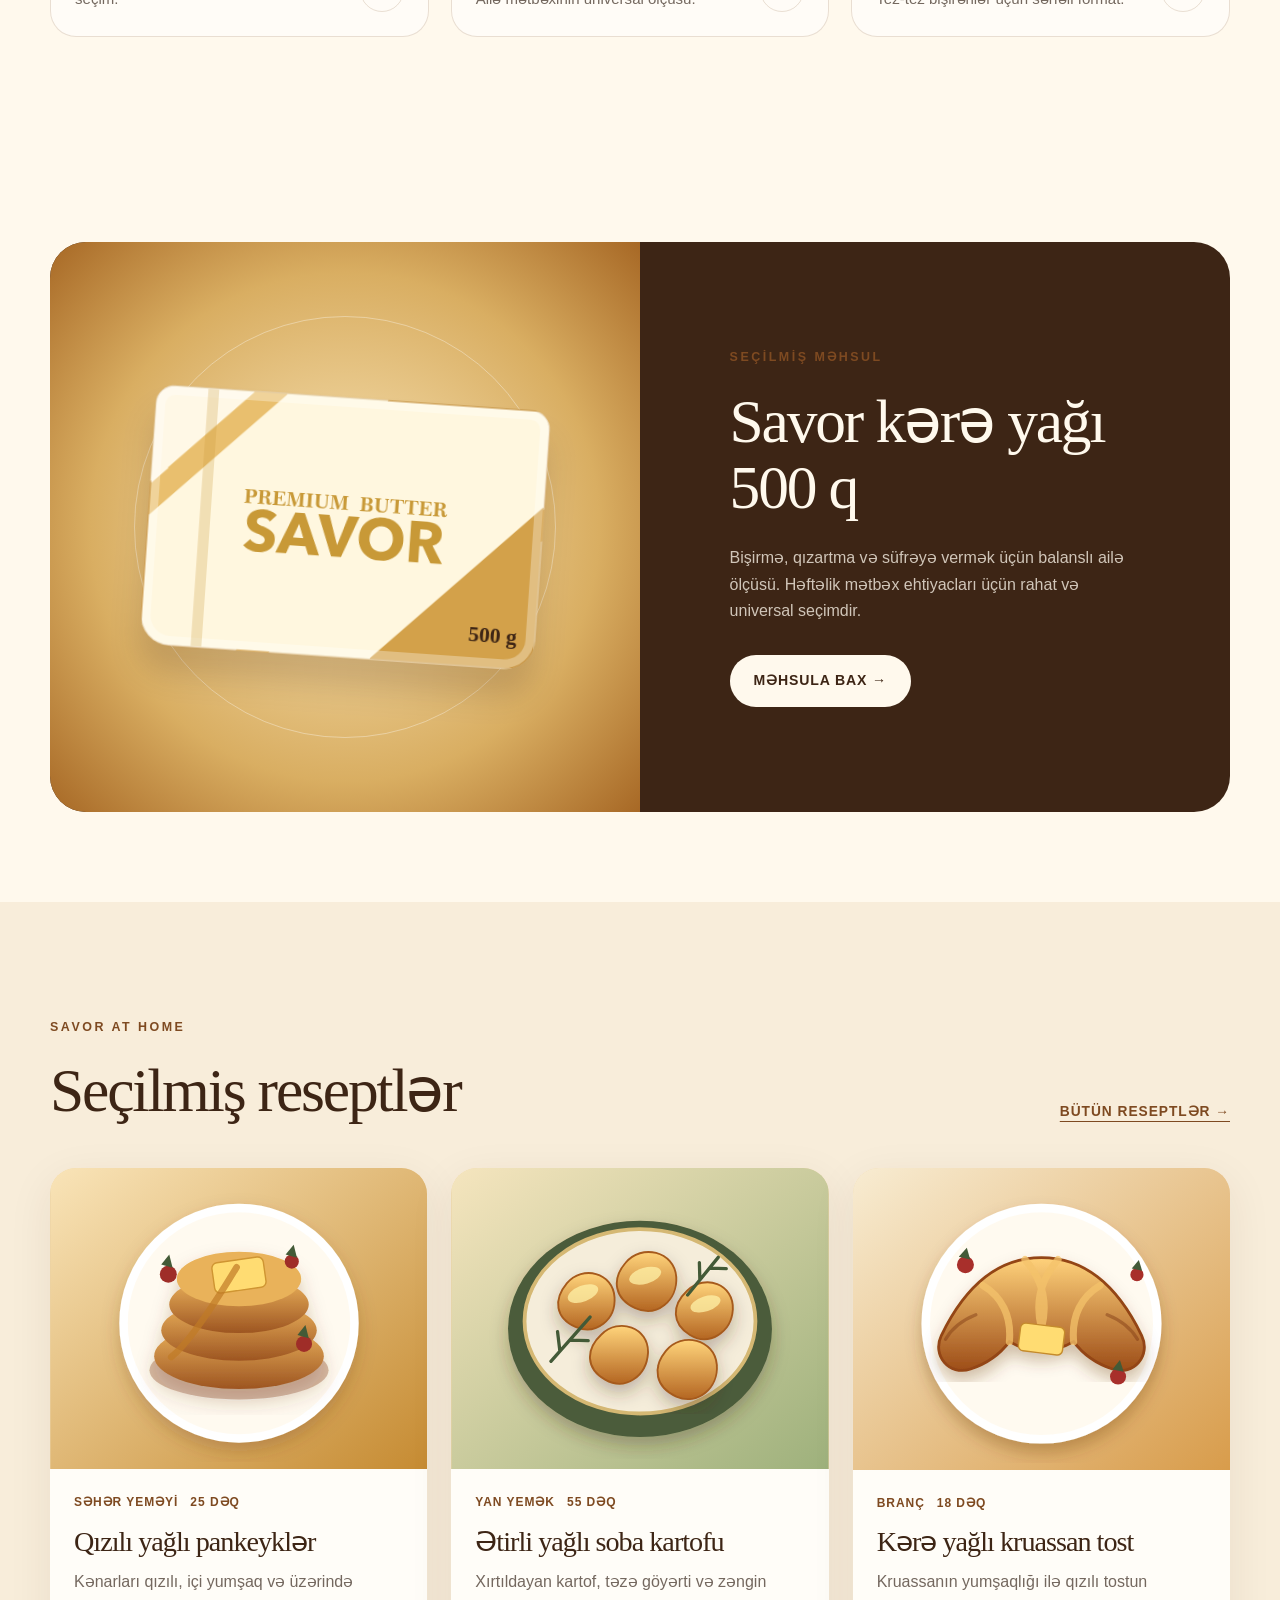
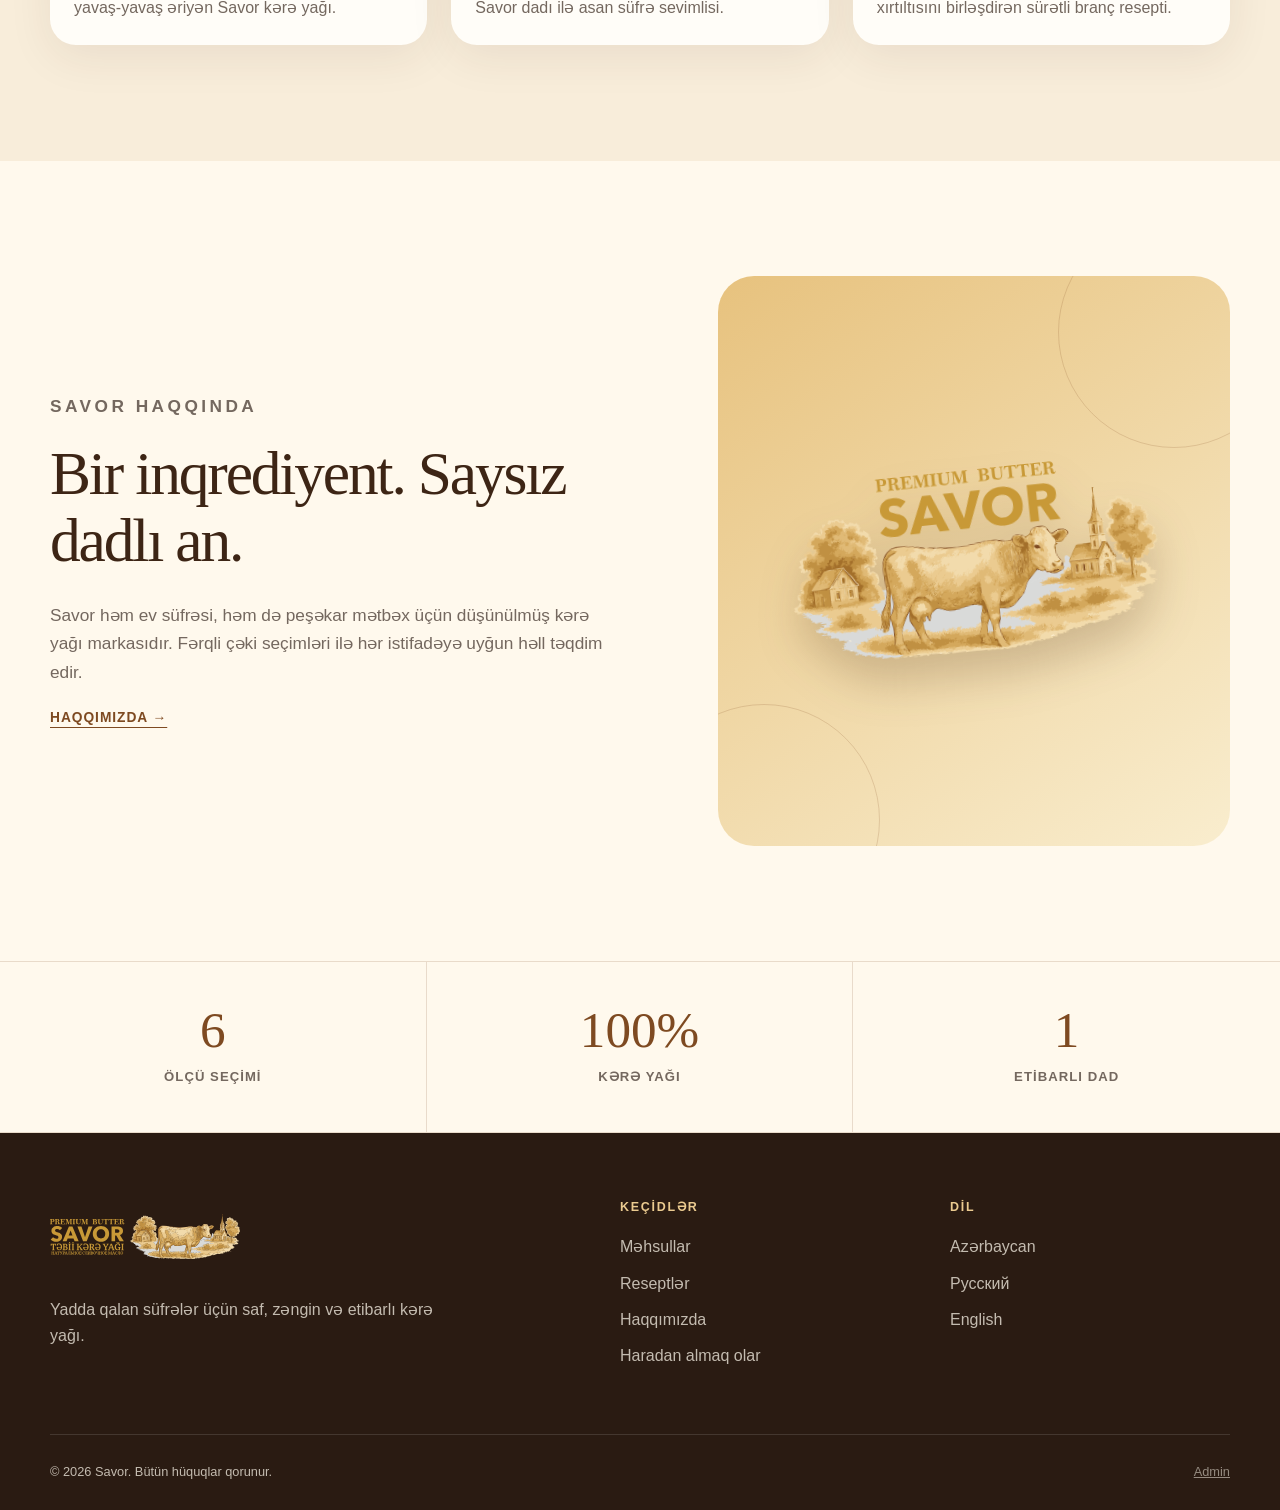
==== commit 8e41b57a: "Use cow photo as full hero background" ====
--- a/savor-site/index.html
+++ b/savor-site/index.html
@@ -7,8 +7,8 @@
     <meta name="description" content="Savor butter — made for memorable tables." />
     <title>Savor Butter</title>
     <link rel="icon" href="assets/savor-logo-main.svg" type="image/svg+xml" />
-    <link rel="stylesheet" href="styles.css?v=2" />
-    <script src="app.js?v=2" defer></script>
+    <link rel="stylesheet" href="styles.css?v=3" />
+    <script src="app.js?v=3" defer></script>
   </head>
   <body data-page="home">
     <a class="skip-link" href="#main">Skip to content</a>
--- a/savor-site/styles.css
+++ b/savor-site/styles.css
@@ -256,19 +256,18 @@
   position: relative;
   min-height: calc(100vh - 84px);
   overflow: hidden;
-  background:
-    radial-gradient(circle at 15% 12%, rgba(235,203,144,.55), transparent 34%),
-    linear-gradient(120deg, var(--cream) 0 58%, #ecd5aa 58% 100%);
-}
-
-.hero::after {
+  background: var(--cream);
+}
+
+.hero::before {
   position: absolute;
-  top: 13%;
-  right: -7vw;
-  width: min(34vw, 500px);
-  height: min(34vw, 500px);
-  border: 1px solid rgba(126, 74, 33, 0.2);
-  border-radius: 50%;
+  inset: 0;
+  background-image:
+    linear-gradient(90deg, rgba(255,249,237,1) 0%, rgba(255,249,237,1) 24%, rgba(255,249,237,.92) 41%, rgba(255,249,237,.62) 56%, rgba(255,249,237,.18) 70%, rgba(255,249,237,0) 82%),
+    var(--hero-image);
+  background-position: center, center right;
+  background-repeat: no-repeat;
+  background-size: cover;
   content: "";
 }
 
@@ -280,8 +279,7 @@
   min-height: calc(100vh - 84px);
   align-items: center;
   margin-inline: auto;
-  grid-template-columns: 0.92fr 1.08fr;
-  gap: clamp(40px, 7vw, 100px);
+  grid-template-columns: minmax(0, 640px) 1fr;
   padding: 74px 0;
 }
 
@@ -292,37 +290,11 @@
 .hero-copy .lead { max-width: 570px; margin-bottom: 34px; }
 
 .hero-actions { display: flex; flex-wrap: wrap; gap: 13px; }
-
-.hero-visual {
-  position: relative;
-  isolation: isolate;
-}
-
-.hero-visual::before {
-  position: absolute;
-  z-index: -1;
-  inset: -3% -3% 3% 4%;
-  border-radius: 46% 46% 22% 38%;
-  background: rgba(255,255,255,.72);
-  content: "";
-}
-
-.hero-visual img {
-  display: block;
-  width: 100%;
-  max-height: 630px;
-  aspect-ratio: 4 / 3;
-  border: 10px solid rgba(255,255,255,.88);
-  border-radius: 46% 46% 22% 38%;
-  object-fit: cover;
-  object-position: 57% center;
-  box-shadow: 0 30px 55px rgba(75,42,18,.22);
-}
 
 .hero-stamp {
   position: absolute;
-  right: 2%;
-  bottom: 4%;
+  right: clamp(20px, 4vw, 64px);
+  bottom: clamp(24px, 6vh, 64px);
   display: grid;
   width: 124px;
   height: 124px;
@@ -563,7 +535,7 @@
   .nav-list { flex-direction: column; align-items: flex-start; gap: 26px; }
   .nav-link { font-family: Georgia, serif; font-size: 1.85rem; font-weight: 500; letter-spacing: -.02em; text-transform: none; }
   .menu-button { display: inline-flex; }
-  .hero-inner { grid-template-columns: 1fr 1fr; gap: 30px; }
+  .hero-inner { grid-template-columns: minmax(0, 560px) 1fr; }
   .product-grid { grid-template-columns: repeat(2,1fr); }
   .recipe-grid { grid-template-columns: repeat(2,1fr); }
 }
@@ -574,12 +546,15 @@
   .brand { width: 130px; }
   .brand img { height: 38px; }
   .main-nav { min-height: calc(100vh - 74px); }
-  .hero { min-height: auto; background: radial-gradient(circle at 20% 12%, rgba(235,203,144,.65), transparent 34%), var(--cream); }
-  .hero-inner { min-height: auto; grid-template-columns: 1fr; padding: 70px 0 44px; }
-  .hero-copy { order: 1; }
-  .hero-visual { order: 2; }
-  .hero-visual img { max-height: 430px; }
-  .hero-stamp { width: 98px; height: 98px; font-size: .85rem; }
+  .hero { min-height: calc(100svh - 74px); }
+  .hero::before {
+    background-image:
+      linear-gradient(180deg, rgba(255,249,237,1) 0%, rgba(255,249,237,.98) 48%, rgba(255,249,237,.78) 62%, rgba(255,249,237,.18) 82%, rgba(255,249,237,0) 100%),
+      var(--hero-image);
+    background-position: center, 60% center;
+  }
+  .hero-inner { min-height: calc(100svh - 74px); grid-template-columns: 1fr; padding: 64px 0 300px; }
+  .hero-stamp { right: 18px; bottom: 22px; width: 98px; height: 98px; font-size: .85rem; }
   .section-heading { align-items: flex-start; flex-direction: column; margin-bottom: 34px; }
   .product-grid, .recipe-grid, .values-grid, .buy-grid { grid-template-columns: 1fr; }
   .product-card { min-height: 430px; }
